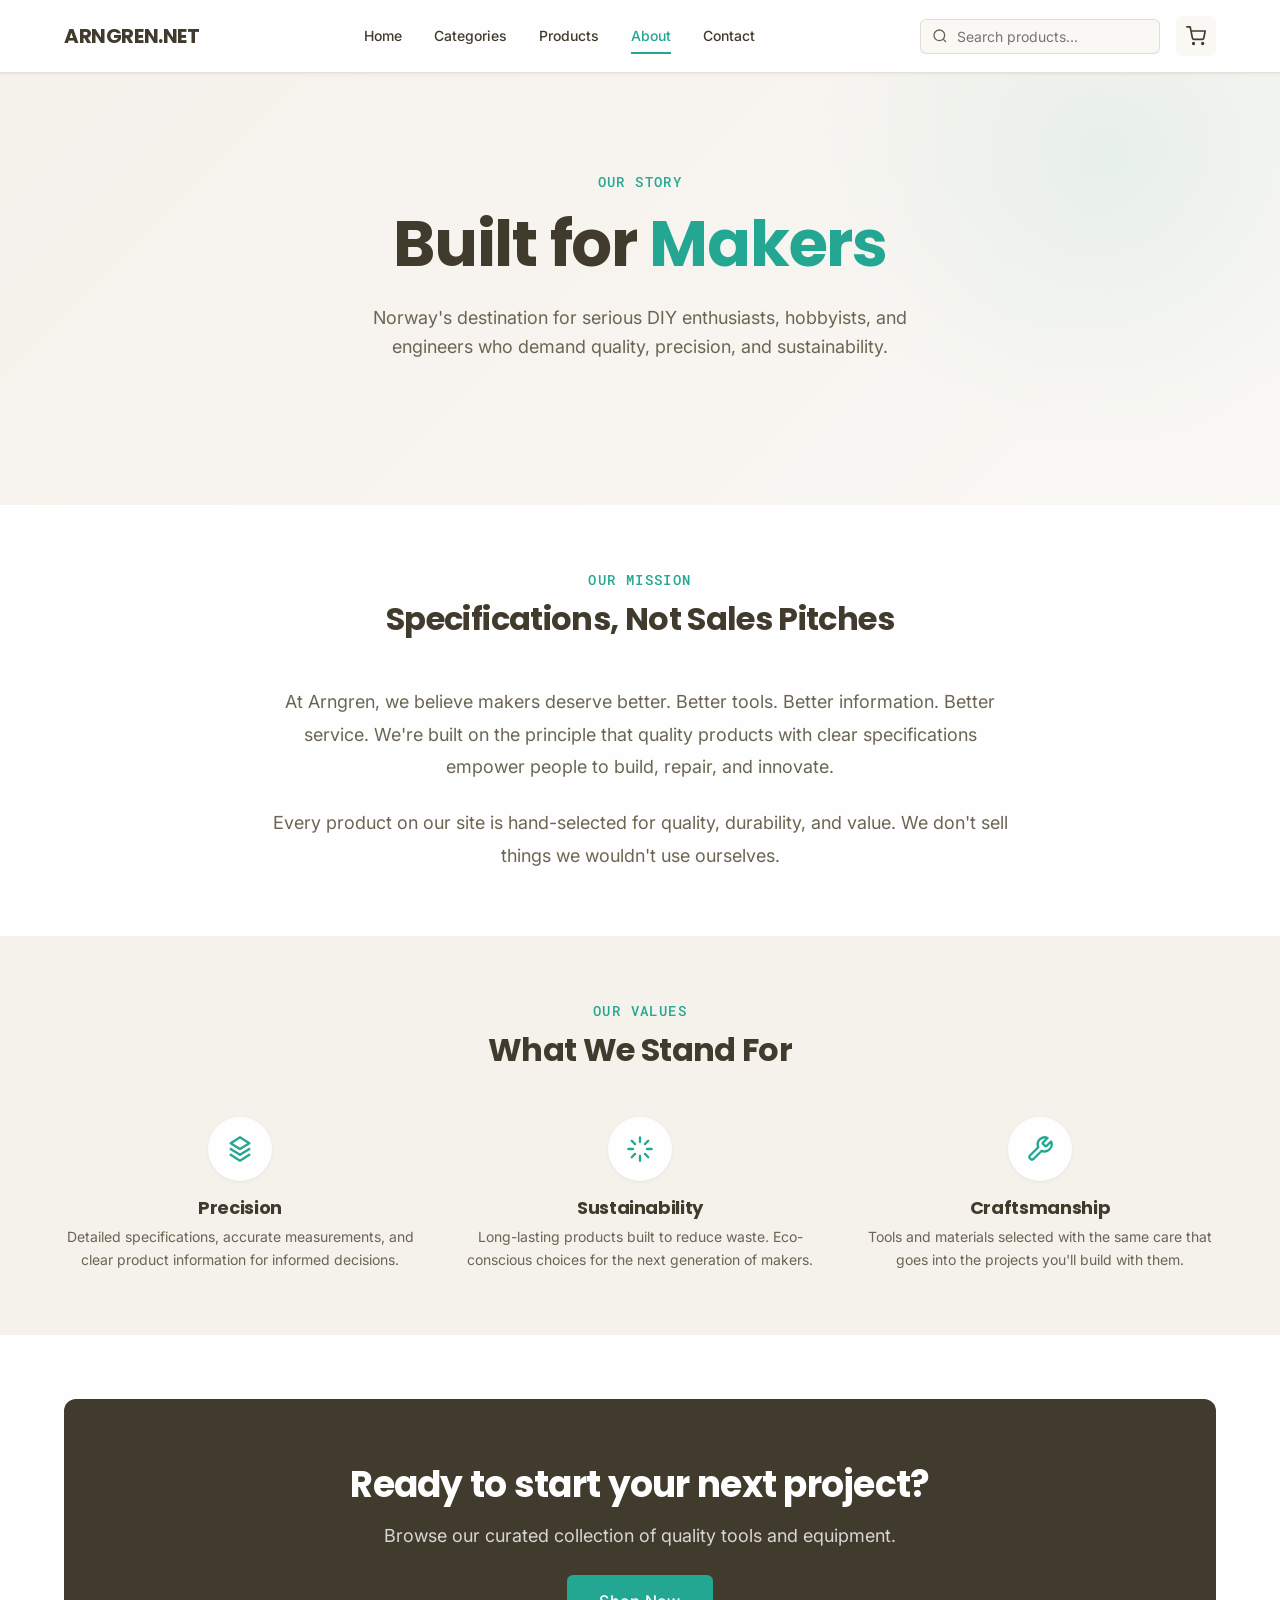
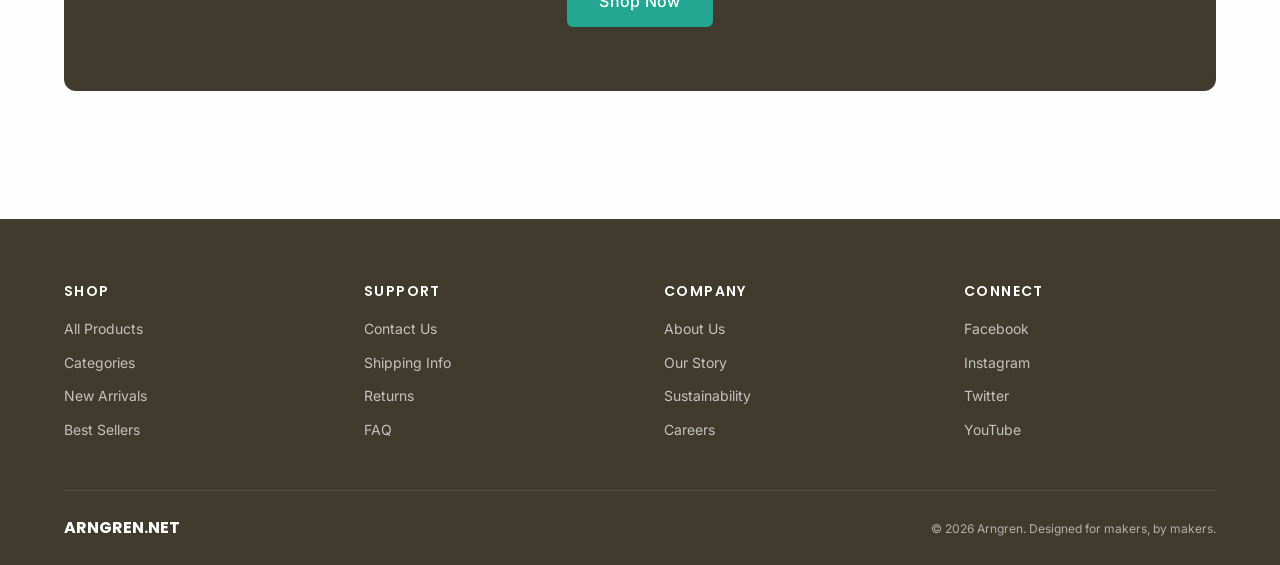
==== about.html @ 48e858f3 "Initial comit" ====
<!DOCTYPE html>
<html lang="en">
<head>
    <meta charset="UTF-8">
    <meta name="viewport" content="width=device-width, initial-scale=1.0">
    <meta name="description" content="About Arngren.net - Norway's premier destination for makers, hobbyists, and DIY innovators.">
    <title>About Us - Arngren.net</title>

    <link rel="preconnect" href="https://fonts.googleapis.com">
    <link rel="preconnect" href="https://fonts.gstatic.com" crossorigin>
    <link href="https://fonts.googleapis.com/css2?family=Inter:wght@400;500;600;700&family=Poppins:wght@500;600;700&family=Roboto+Mono:wght@400;500&display=swap" rel="stylesheet">

    <link rel="stylesheet" href="css/styles.css">
</head>
<body>
    <header class="header">
        <nav class="nav" aria-label="Main navigation">
            <a href="index.html" class="nav__logo">ARNGREN.NET</a>
            <button class="nav__menu-toggle" aria-label="Toggle menu" aria-expanded="false">
                <span></span><span></span><span></span>
            </button>
            <ul class="nav__links">
                <li><a href="index.html">Home</a></li>
                <li><a href="category.html">Categories</a></li>
                <li><a href="category.html">Products</a></li>
                <li><a href="about.html" class="active">About</a></li>
                <li><a href="index.html#contact">Contact</a></li>
            </ul>
            <div class="nav__actions">
                <div class="nav__search">
                    <input type="search" placeholder="Search products..." aria-label="Search products">
                </div>
                <a href="cart.html" class="nav__cart" aria-label="Shopping cart">
                    <svg class="nav__cart-icon" viewBox="0 0 24 24" fill="none" stroke="currentColor" stroke-width="2" stroke-linecap="round" stroke-linejoin="round">
                        <circle cx="9" cy="21" r="1"/>
                        <circle cx="20" cy="21" r="1"/>
                        <path d="M1 1h4l2.68 13.39a2 2 0 0 0 2 1.61h9.72a2 2 0 0 0 2-1.61L23 6H6"/>
                    </svg>
                    <span class="nav__cart-count" style="display: none;">0</span>
                </a>
            </div>
        </nav>
    </header>

    <main>
        <!-- Hero Section -->
        <section class="hero">
            <div class="container">
                <div class="hero__content">
                    <span class="hero__eyebrow">Our Story</span>
                    <h1 class="hero__title">
                        Built for <em>Makers</em>
                    </h1>
                    <p class="hero__subtitle">
                        Norway's destination for serious DIY enthusiasts, hobbyists, and engineers who demand quality, precision, and sustainability.
                    </p>
                </div>
            </div>
        </section>

        <!-- Mission Section -->
        <section class="section">
            <div class="container" style="max-width: 800px;">
                <div class="section__header">
                    <span class="section__eyebrow">Our Mission</span>
                    <h2 class="section__title">Specifications, Not Sales Pitches</h2>
                </div>
                <div style="font-size: var(--text-lg); line-height: 1.8; color: var(--color-charcoal-light); text-align: center;">
                    <p style="margin-bottom: var(--space-md);">
                        At Arngren, we believe makers deserve better. Better tools. Better information. Better service. We're built on the principle that quality products with clear specifications empower people to build, repair, and innovate.
                    </p>
                    <p>
                        Every product on our site is hand-selected for quality, durability, and value. We don't sell things we wouldn't use ourselves.
                    </p>
                </div>
            </div>
        </section>

        <!-- Stats / Values -->
        <section class="value-props">
            <div class="container">
                <div class="section__header">
                    <span class="section__eyebrow">Our Values</span>
                    <h2 class="section__title">What We Stand For</h2>
                </div>
                <div class="value-grid">
                    <div class="value-item">
                        <div class="value-icon">
                            <svg viewBox="0 0 24 24" fill="none" stroke="currentColor" stroke-width="2" stroke-linecap="round" stroke-linejoin="round">
                                <path d="M12 2L4 7l8 5 8-5-8-5z"/>
                                <path d="M4 17l8 5 8-5"/>
                                <path d="M4 12l8 5 8-5"/>
                            </svg>
                        </div>
                        <h3>Precision</h3>
                        <p>Detailed specifications, accurate measurements, and clear product information for informed decisions.</p>
                    </div>
                    <div class="value-item">
                        <div class="value-icon">
                            <svg viewBox="0 0 24 24" fill="none" stroke="currentColor" stroke-width="2" stroke-linecap="round" stroke-linejoin="round">
                                <path d="M12 2v4M12 18v4M4.93 4.93l2.83 2.83M16.24 16.24l2.83 2.83M2 12h4M18 12h4M4.93 19.07l2.83-2.83M16.24 7.76l2.83-2.83"/>
                            </svg>
                        </div>
                        <h3>Sustainability</h3>
                        <p>Long-lasting products built to reduce waste. Eco-conscious choices for the next generation of makers.</p>
                    </div>
                    <div class="value-item">
                        <div class="value-icon">
                            <svg viewBox="0 0 24 24" fill="none" stroke="currentColor" stroke-width="2" stroke-linecap="round" stroke-linejoin="round">
                                <path d="M14.7 6.3a1 1 0 0 0 0 1.4l1.6 1.6a1 1 0 0 0 1.4 0l3.77-3.77a6 6 0 0 1-7.94 7.94l-6.91 6.91a2.12 2.12 0 0 1-3-3l6.91-6.91a6 6 0 0 1 7.94-7.94l-3.76 3.76z"/>
                            </svg>
                        </div>
                        <h3>Craftsmanship</h3>
                        <p>Tools and materials selected with the same care that goes into the projects you'll build with them.</p>
                    </div>
                </div>
            </div>
        </section>

        <!-- CTA Section -->
        <section class="section">
            <div class="container">
                <div style="background: var(--color-charcoal); color: var(--color-white); padding: var(--space-2xl); border-radius: var(--radius-xl); text-align: center;">
                    <h2 style="color: var(--color-white); margin-bottom: var(--space-sm);">Ready to start your next project?</h2>
                    <p style="color: rgba(254, 254, 254, 0.8); margin-bottom: var(--space-md); font-size: var(--text-lg);">Browse our curated collection of quality tools and equipment.</p>
                    <a href="category.html" class="btn btn--primary btn--large">Shop Now</a>
                </div>
            </div>
        </section>
    </main>

    <footer class="footer">
        <div class="container">
            <div class="footer__grid">
                <div class="footer__column">
                    <h3>Shop</h3>
                    <ul>
                        <li><a href="category.html">All Products</a></li>
                        <li><a href="category.html">Categories</a></li>
                        <li><a href="#">New Arrivals</a></li>
                        <li><a href="#">Best Sellers</a></li>
                    </ul>
                </div>
                <div class="footer__column">
                    <h3>Support</h3>
                    <ul>
                        <li><a href="#">Contact Us</a></li>
                        <li><a href="#">Shipping Info</a></li>
                        <li><a href="#">Returns</a></li>
                        <li><a href="#">FAQ</a></li>
                    </ul>
                </div>
                <div class="footer__column">
                    <h3>Company</h3>
                    <ul>
                        <li><a href="about.html">About Us</a></li>
                        <li><a href="about.html">Our Story</a></li>
                        <li><a href="#">Sustainability</a></li>
                        <li><a href="#">Careers</a></li>
                    </ul>
                </div>
                <div class="footer__column">
                    <h3>Connect</h3>
                    <ul>
                        <li><a href="#">Facebook</a></li>
                        <li><a href="#">Instagram</a></li>
                        <li><a href="#">Twitter</a></li>
                        <li><a href="#">YouTube</a></li>
                    </ul>
                </div>
            </div>
            <div class="footer__bottom">
                <span class="footer__brand">ARNGREN.NET</span>
                <span>&copy; 2026 Arngren. Designed for makers, by makers.</span>
            </div>
        </div>
    </footer>

    <script src="js/main.js"></script>
</body>
</html>
---- css/styles.css ----
/* ==========================================================================
   ARNGREN.NET REDESIGN - DESIGN SYSTEM
   Author: Aboubakar Felix
   Brand: Sustainable, precise, Scandinavian-modern e-commerce
   Target User: Lars Andersen (38, Civil Engineer, Bergen, Norway)
   ========================================================================== */

/* --------------------------------------------------------------------------
   CSS VARIABLES (Design Tokens)
   -------------------------------------------------------------------------- */
:root {
    /* Brand Colors - From Pre-Production Documents */
    --color-teal: #23A792;          /* Sustainable Teal - CTAs, eco badges (3%) */
    --color-teal-dark: #1E8C7A;     /* Hover state */
    --color-teal-darker: #1A7666;   /* Active state */
    --color-tan: #AE9A81;           /* Craftsman Tan - accents (2%) */
    --color-tan-light: #F5F1EB;     /* Light tan for backgrounds */
    --color-blue: #3193DA;          /* Precision Blue - links (5%) */
    --color-blue-dark: #2A7FBC;     /* Blue hover */
    --color-charcoal: #413B2D;      /* Workshop Charcoal - text (15%) */
    --color-charcoal-light: #6B6553;/* Lighter charcoal for secondary text */
    --color-white: #FEFEFE;         /* Clean White - backgrounds (75%) */
    --color-off-white: #FAF8F5;     /* Subtle background variation */
    --color-border: rgba(174, 154, 129, 0.3); /* Tan-tinted borders */

    /* Typography Scale */
    --font-headline: 'Poppins', system-ui, sans-serif;
    --font-body: 'Inter', system-ui, sans-serif;
    --font-mono: 'Roboto Mono', monospace;

    /* Font Sizes - Following Standards Guide */
    --text-xs: 0.75rem;     /* 12px */
    --text-sm: 0.875rem;    /* 14px */
    --text-base: 1rem;      /* 16px */
    --text-lg: 1.125rem;    /* 18px */
    --text-xl: 1.25rem;     /* 20px */
    --text-2xl: 1.5rem;     /* 24px */
    --text-3xl: 2rem;       /* 32px */
    --text-4xl: 2.25rem;    /* 36px */
    --text-5xl: 3rem;       /* 48px */
    --text-6xl: 4rem;       /* 64px */

    /* 8-Point Grid Spacing System */
    --space-xs: 0.5rem;     /* 8px */
    --space-sm: 1rem;       /* 16px */
    --space-md: 1.5rem;     /* 24px */
    --space-lg: 2rem;       /* 32px */
    --space-xl: 3rem;       /* 48px */
    --space-2xl: 4rem;      /* 64px */
    --space-3xl: 6rem;      /* 96px */

    /* Layout */
    --container-max: 1200px;
    --container-padding: var(--space-md);
    --radius-sm: 4px;
    --radius-md: 6px;
    --radius-lg: 8px;
    --radius-xl: 12px;

    /* Shadows */
    --shadow-sm: 0 1px 3px rgba(65, 59, 45, 0.08);
    --shadow-md: 0 4px 12px rgba(65, 59, 45, 0.08);
    --shadow-lg: 0 8px 24px rgba(65, 59, 45, 0.12);

    /* Transitions */
    --transition-fast: 0.15s ease;
    --transition: 0.2s ease;
    --transition-slow: 0.3s ease;
}

/* --------------------------------------------------------------------------
   RESET & BASE STYLES
   -------------------------------------------------------------------------- */
*,
*::before,
*::after {
    margin: 0;
    padding: 0;
    box-sizing: border-box;
}

html {
    scroll-behavior: smooth;
    -webkit-text-size-adjust: 100%;
}

body {
    font-family: var(--font-body);
    font-size: var(--text-base);
    line-height: 1.6;
    color: var(--color-charcoal);
    background-color: var(--color-white);
    -webkit-font-smoothing: antialiased;
    -moz-osx-font-smoothing: grayscale;
}

img {
    max-width: 100%;
    height: auto;
    display: block;
}

a {
    color: var(--color-blue);
    text-decoration: none;
    transition: color var(--transition);
}

a:hover {
    color: var(--color-blue-dark);
}

button {
    font-family: inherit;
    cursor: pointer;
    border: none;
    background: none;
}

ul, ol {
    list-style: none;
}

/* --------------------------------------------------------------------------
   TYPOGRAPHY
   -------------------------------------------------------------------------- */
h1, h2, h3, h4, h5, h6 {
    font-family: var(--font-headline);
    font-weight: 700;
    line-height: 1.2;
    color: var(--color-charcoal);
    letter-spacing: -0.02em;
}

h1 { font-size: var(--text-5xl); }
h2 { font-size: var(--text-4xl); }
h3 { font-size: var(--text-2xl); }
h4 { font-size: var(--text-xl); }
h5 { font-size: var(--text-lg); }
h6 { font-size: var(--text-base); }

.specs {
    font-family: var(--font-mono);
    font-size: var(--text-sm);
    color: var(--color-charcoal-light);
    line-height: 2;
}

/* --------------------------------------------------------------------------
   LAYOUT - Container & Grid
   -------------------------------------------------------------------------- */
.container {
    max-width: var(--container-max);
    margin: 0 auto;
    padding: 0 var(--container-padding);
}

.section {
    padding: var(--space-2xl) 0;
}

/* --------------------------------------------------------------------------
   HEADER & NAVIGATION
   -------------------------------------------------------------------------- */
.header {
    background: var(--color-white);
    border-bottom: 1px solid var(--color-border);
    position: sticky;
    top: 0;
    z-index: 100;
    box-shadow: var(--shadow-sm);
}

.nav {
    display: flex;
    align-items: center;
    justify-content: space-between;
    padding: var(--space-sm) var(--container-padding);
    max-width: var(--container-max);
    margin: 0 auto;
    gap: var(--space-md);
}

.nav__logo {
    font-family: var(--font-headline);
    font-weight: 700;
    font-size: var(--text-xl);
    color: var(--color-charcoal);
    letter-spacing: -0.02em;
}

.nav__logo:hover {
    color: var(--color-teal);
}

.nav__links {
    display: flex;
    gap: var(--space-lg);
    align-items: center;
    flex: 1;
    justify-content: center;
}

.nav__links a {
    color: var(--color-charcoal);
    font-weight: 500;
    font-size: var(--text-sm);
    padding: var(--space-xs) 0;
    border-bottom: 2px solid transparent;
    transition: all var(--transition);
}

.nav__links a:hover,
.nav__links a.active {
    color: var(--color-teal);
    border-bottom-color: var(--color-teal);
}

.nav__actions {
    display: flex;
    align-items: center;
    gap: var(--space-sm);
}

.nav__search {
    position: relative;
    width: 240px;
}

.nav__search input {
    width: 100%;
    padding: var(--space-xs) var(--space-sm) var(--space-xs) 2.25rem;
    border: 1px solid var(--color-border);
    border-radius: var(--radius-md);
    font-family: var(--font-body);
    font-size: var(--text-sm);
    background: var(--color-off-white);
    transition: all var(--transition);
}

.nav__search input:focus {
    outline: none;
    border-color: var(--color-teal);
    background: var(--color-white);
    box-shadow: 0 0 0 3px rgba(35, 167, 146, 0.1);
}

.nav__search::before {
    content: "";
    position: absolute;
    left: 0.75rem;
    top: 50%;
    transform: translateY(-50%);
    width: 16px;
    height: 16px;
    background: url("data:image/svg+xml,%3Csvg xmlns='http://www.w3.org/2000/svg' viewBox='0 0 24 24' fill='none' stroke='%236B6553' stroke-width='2'%3E%3Ccircle cx='11' cy='11' r='8'/%3E%3Cpath d='m21 21-4.35-4.35'/%3E%3C/svg%3E") no-repeat center;
    pointer-events: none;
}

.nav__cart {
    position: relative;
    width: 40px;
    height: 40px;
    display: flex;
    align-items: center;
    justify-content: center;
    border-radius: var(--radius-md);
    background: var(--color-off-white);
    transition: background var(--transition);
}

.nav__cart:hover {
    background: var(--color-tan-light);
}

.nav__cart-icon {
    width: 20px;
    height: 20px;
    stroke: var(--color-charcoal);
}

.nav__cart-count {
    position: absolute;
    top: -4px;
    right: -4px;
    background: var(--color-teal);
    color: var(--color-white);
    font-size: var(--text-xs);
    font-weight: 600;
    width: 18px;
    height: 18px;
    border-radius: 50%;
    display: flex;
    align-items: center;
    justify-content: center;
    border: 2px solid var(--color-white);
}

.nav__menu-toggle {
    display: none;
    width: 40px;
    height: 40px;
    flex-direction: column;
    align-items: center;
    justify-content: center;
    gap: 4px;
    border-radius: var(--radius-md);
}

.nav__menu-toggle span {
    width: 22px;
    height: 2px;
    background: var(--color-charcoal);
    transition: all var(--transition);
    border-radius: 1px;
}

/* --------------------------------------------------------------------------
   BUTTONS
   -------------------------------------------------------------------------- */
.btn {
    display: inline-flex;
    align-items: center;
    justify-content: center;
    gap: var(--space-xs);
    padding: 0.75rem 1.5rem;
    font-family: var(--font-body);
    font-weight: 500;
    font-size: var(--text-sm);
    border-radius: var(--radius-md);
    transition: all var(--transition);
    cursor: pointer;
    text-align: center;
    min-height: 44px; /* Touch target */
    line-height: 1;
    letter-spacing: 0.02em;
}

.btn--primary {
    background: var(--color-teal);
    color: var(--color-white);
}

.btn--primary:hover {
    background: var(--color-teal-dark);
    color: var(--color-white);
    transform: translateY(-1px);
    box-shadow: var(--shadow-md);
}

.btn--primary:active {
    background: var(--color-teal-darker);
    transform: translateY(0);
}

.btn--secondary {
    background: var(--color-white);
    color: var(--color-blue);
    border: 1.5px solid var(--color-blue);
}

.btn--secondary:hover {
    background: var(--color-blue);
    color: var(--color-white);
}

.btn--outline {
    background: transparent;
    color: var(--color-charcoal);
    border: 1.5px solid var(--color-border);
}

.btn--outline:hover {
    border-color: var(--color-charcoal);
    background: var(--color-off-white);
}

.btn--large {
    padding: 1rem 2rem;
    font-size: var(--text-base);
    min-height: 52px;
}

.btn--full {
    width: 100%;
}

/* --------------------------------------------------------------------------
   HERO SECTION (Homepage)
   -------------------------------------------------------------------------- */
.hero {
    background: linear-gradient(135deg, var(--color-tan-light) 0%, var(--color-off-white) 100%);
    padding: var(--space-3xl) 0;
    position: relative;
    overflow: hidden;
}

.hero::before {
    content: "";
    position: absolute;
    top: -50%;
    right: -10%;
    width: 600px;
    height: 600px;
    background: radial-gradient(circle, rgba(35, 167, 146, 0.08) 0%, transparent 70%);
    pointer-events: none;
}

.hero__content {
    position: relative;
    max-width: 700px;
    text-align: center;
    margin: 0 auto;
}

.hero__eyebrow {
    display: inline-block;
    font-family: var(--font-mono);
    font-size: var(--text-sm);
    color: var(--color-teal);
    letter-spacing: 0.1em;
    text-transform: uppercase;
    margin-bottom: var(--space-sm);
    font-weight: 500;
}

.hero__title {
    font-size: clamp(2.5rem, 5vw, 4rem);
    line-height: 1.1;
    margin-bottom: var(--space-md);
    color: var(--color-charcoal);
}

.hero__title em {
    font-style: normal;
    color: var(--color-teal);
    position: relative;
}

.hero__subtitle {
    font-size: var(--text-lg);
    color: var(--color-charcoal-light);
    margin-bottom: var(--space-xl);
    max-width: 540px;
    margin-left: auto;
    margin-right: auto;
}

.hero__cta {
    display: inline-flex;
    gap: var(--space-sm);
    flex-wrap: wrap;
    justify-content: center;
}

/* --------------------------------------------------------------------------
   SECTION HEADERS
   -------------------------------------------------------------------------- */
.section__header {
    text-align: center;
    margin-bottom: var(--space-xl);
}

.section__eyebrow {
    font-family: var(--font-mono);
    font-size: var(--text-sm);
    color: var(--color-teal);
    text-transform: uppercase;
    letter-spacing: 0.1em;
    margin-bottom: var(--space-xs);
    font-weight: 500;
    display: block;
}

.section__title {
    font-size: var(--text-3xl);
    color: var(--color-charcoal);
}

.section__subtitle {
    color: var(--color-charcoal-light);
    margin-top: var(--space-xs);
    font-size: var(--text-base);
}

/* --------------------------------------------------------------------------
   CATEGORY GRID (Homepage)
   -------------------------------------------------------------------------- */
.category-grid {
    display: grid;
    grid-template-columns: repeat(4, 1fr);
    gap: var(--space-md);
}

.category-card {
    background: var(--color-white);
    border: 1px solid var(--color-border);
    border-radius: var(--radius-lg);
    padding: var(--space-md);
    text-align: center;
    transition: all var(--transition);
    cursor: pointer;
    color: var(--color-charcoal);
    display: block;
}

.category-card:hover {
    transform: translateY(-4px);
    border-color: var(--color-teal);
    box-shadow: var(--shadow-lg);
    color: var(--color-charcoal);
}

.category-card__image {
    aspect-ratio: 4/3;
    border-radius: var(--radius-md);
    background: var(--color-tan-light);
    margin-bottom: var(--space-sm);
    display: flex;
    align-items: center;
    justify-content: center;
    overflow: hidden;
    position: relative;
}

.category-card__image img {
    width: 100%;
    height: 100%;
    object-fit: cover;
    transition: transform var(--transition-slow);
}

.category-card:hover .category-card__image img {
    transform: scale(1.05);
}

.category-card__icon {
    width: 48px;
    height: 48px;
    color: var(--color-teal);
}

.category-card__name {
    font-family: var(--font-headline);
    font-size: var(--text-base);
    font-weight: 600;
    margin-bottom: 4px;
    color: var(--color-charcoal);
}

.category-card__count {
    font-family: var(--font-mono);
    font-size: var(--text-xs);
    color: var(--color-blue);
}

/* --------------------------------------------------------------------------
   VALUE PROPOSITIONS
   -------------------------------------------------------------------------- */
.value-props {
    background: var(--color-tan-light);
    padding: var(--space-2xl) 0;
}

.value-grid {
    display: grid;
    grid-template-columns: repeat(3, 1fr);
    gap: var(--space-xl);
}

.value-item {
    text-align: center;
}

.value-icon {
    width: 64px;
    height: 64px;
    margin: 0 auto var(--space-sm);
    background: var(--color-white);
    border-radius: 50%;
    display: flex;
    align-items: center;
    justify-content: center;
    color: var(--color-teal);
    box-shadow: var(--shadow-sm);
}

.value-icon svg {
    width: 28px;
    height: 28px;
}

.value-item h3 {
    font-size: var(--text-lg);
    margin-bottom: var(--space-xs);
}

.value-item p {
    color: var(--color-charcoal-light);
    font-size: var(--text-sm);
}

/* --------------------------------------------------------------------------
   PRODUCT CATEGORY PAGE - LAYOUT
   -------------------------------------------------------------------------- */
.breadcrumb {
    padding: var(--space-md) 0;
    font-size: var(--text-sm);
    color: var(--color-charcoal-light);
    border-bottom: 1px solid var(--color-border);
}

.breadcrumb a {
    color: var(--color-charcoal-light);
}

.breadcrumb a:hover {
    color: var(--color-teal);
}

.breadcrumb__separator {
    margin: 0 var(--space-xs);
    color: var(--color-tan);
}

.breadcrumb__current {
    color: var(--color-charcoal);
    font-weight: 500;
}

.page-header {
    padding: var(--space-xl) 0;
    border-bottom: 1px solid var(--color-border);
}

.page-header h1 {
    font-size: var(--text-4xl);
    margin-bottom: var(--space-xs);
}

.page-header p {
    color: var(--color-charcoal-light);
    font-size: var(--text-lg);
    max-width: 720px;
}

.product-layout {
    display: grid;
    grid-template-columns: 280px 1fr;
    gap: var(--space-xl);
    padding: var(--space-xl) 0;
}

/* Filter Sidebar */
.filters {
    position: sticky;
    top: 80px;
    align-self: start;
}

.filters__title {
    font-family: var(--font-headline);
    font-size: var(--text-lg);
    font-weight: 600;
    margin-bottom: var(--space-md);
    color: var(--color-charcoal);
    padding-bottom: var(--space-xs);
    border-bottom: 2px solid var(--color-teal);
}

.filter-group {
    margin-bottom: var(--space-lg);
}

.filter-group__label {
    font-size: var(--text-sm);
    font-weight: 600;
    text-transform: uppercase;
    letter-spacing: 0.05em;
    color: var(--color-charcoal);
    margin-bottom: var(--space-xs);
    display: block;
}

.filter-option {
    display: flex;
    align-items: center;
    gap: var(--space-xs);
    padding: 0.4rem 0;
    cursor: pointer;
    font-size: var(--text-sm);
    color: var(--color-charcoal);
    transition: color var(--transition-fast);
}

.filter-option:hover {
    color: var(--color-teal);
}

.filter-option input[type="checkbox"] {
    width: 18px;
    height: 18px;
    accent-color: var(--color-teal);
    cursor: pointer;
}

/* Product Grid */
.product-area__header {
    display: flex;
    justify-content: space-between;
    align-items: center;
    margin-bottom: var(--space-md);
    padding-bottom: var(--space-sm);
    border-bottom: 1px solid var(--color-border);
}

.product-area__count {
    font-size: var(--text-sm);
    color: var(--color-charcoal-light);
}

.product-area__count strong {
    color: var(--color-charcoal);
}

.sort-select {
    padding: 0.5rem 0.75rem;
    border: 1px solid var(--color-border);
    border-radius: var(--radius-md);
    background: var(--color-white);
    font-family: var(--font-body);
    font-size: var(--text-sm);
    color: var(--color-charcoal);
    cursor: pointer;
}

.product-grid {
    display: grid;
    grid-template-columns: repeat(3, 1fr);
    gap: var(--space-md);
}

.product-card {
    background: var(--color-white);
    border: 1px solid var(--color-border);
    border-radius: var(--radius-lg);
    overflow: hidden;
    transition: all var(--transition);
    display: flex;
    flex-direction: column;
}

.product-card:hover {
    border-color: var(--color-teal);
    box-shadow: var(--shadow-lg);
    transform: translateY(-2px);
}

.product-card__image {
    aspect-ratio: 4/3;
    background: var(--color-tan-light);
    overflow: hidden;
    position: relative;
}

.product-card__image img {
    width: 100%;
    height: 100%;
    object-fit: cover;
    transition: transform var(--transition-slow);
}

.product-card:hover .product-card__image img {
    transform: scale(1.05);
}

.eco-badge {
    position: absolute;
    top: var(--space-xs);
    right: var(--space-xs);
    background: var(--color-teal);
    color: var(--color-white);
    font-size: var(--text-xs);
    font-weight: 600;
    padding: 4px 10px;
    border-radius: var(--radius-sm);
    letter-spacing: 0.05em;
    text-transform: uppercase;
}

.product-card__body {
    padding: var(--space-sm);
    flex: 1;
    display: flex;
    flex-direction: column;
}

.product-card__name {
    font-family: var(--font-headline);
    font-size: var(--text-base);
    font-weight: 600;
    margin-bottom: 4px;
    color: var(--color-charcoal);
}

.product-card__specs {
    font-family: var(--font-mono);
    font-size: var(--text-xs);
    color: var(--color-charcoal-light);
    margin-bottom: var(--space-xs);
}

.product-card__price {
    font-family: var(--font-headline);
    font-size: var(--text-lg);
    font-weight: 700;
    color: var(--color-charcoal);
    margin-bottom: var(--space-sm);
    margin-top: auto;
}

.product-card__btn {
    margin-top: auto;
}

/* Pagination */
.pagination {
    display: flex;
    justify-content: center;
    gap: var(--space-xs);
    margin-top: var(--space-xl);
}

.pagination button {
    width: 40px;
    height: 40px;
    border: 1px solid var(--color-border);
    border-radius: var(--radius-md);
    background: var(--color-white);
    color: var(--color-charcoal);
    font-family: var(--font-body);
    font-weight: 500;
    transition: all var(--transition);
}

.pagination button:hover {
    border-color: var(--color-teal);
    color: var(--color-teal);
}

.pagination button.active {
    background: var(--color-charcoal);
    color: var(--color-white);
    border-color: var(--color-charcoal);
}

/* --------------------------------------------------------------------------
   PRODUCT DETAIL PAGE
   -------------------------------------------------------------------------- */
.product-detail {
    display: grid;
    grid-template-columns: 1fr 1fr;
    gap: var(--space-xl);
    padding: var(--space-xl) 0;
}

.product-gallery__main {
    aspect-ratio: 1;
    background: var(--color-tan-light);
    border-radius: var(--radius-lg);
    overflow: hidden;
    margin-bottom: var(--space-sm);
}

.product-gallery__main img {
    width: 100%;
    height: 100%;
    object-fit: cover;
}

.product-gallery__thumbs {
    display: grid;
    grid-template-columns: repeat(5, 1fr);
    gap: var(--space-xs);
}

.product-gallery__thumb {
    aspect-ratio: 1;
    background: var(--color-tan-light);
    border-radius: var(--radius-md);
    cursor: pointer;
    overflow: hidden;
    border: 2px solid transparent;
    transition: border-color var(--transition);
}

.product-gallery__thumb.active,
.product-gallery__thumb:hover {
    border-color: var(--color-teal);
}

.product-gallery__thumb img {
    width: 100%;
    height: 100%;
    object-fit: cover;
}

.product-info__title {
    font-size: var(--text-3xl);
    margin-bottom: var(--space-xs);
}

.product-info__rating {
    display: flex;
    align-items: center;
    gap: var(--space-xs);
    margin-bottom: var(--space-md);
    font-size: var(--text-sm);
    color: var(--color-charcoal-light);
}

.stars {
    color: var(--color-teal);
    letter-spacing: 2px;
    font-size: var(--text-base);
}

.product-info__price {
    font-family: var(--font-headline);
    font-size: var(--text-4xl);
    font-weight: 700;
    color: var(--color-charcoal);
    margin-bottom: var(--space-md);
}

.spec-table {
    background: var(--color-tan-light);
    padding: var(--space-md);
    border-radius: var(--radius-lg);
    margin-bottom: var(--space-md);
}

.spec-table h3 {
    font-size: var(--text-base);
    margin-bottom: var(--space-xs);
    color: var(--color-charcoal);
}

.spec-row {
    display: flex;
    justify-content: space-between;
    padding: 0.5rem 0;
    font-family: var(--font-mono);
    font-size: var(--text-sm);
    border-bottom: 1px solid var(--color-border);
}

.spec-row:last-child {
    border-bottom: none;
}

.spec-row__label {
    color: var(--color-charcoal-light);
}

.spec-row__value {
    color: var(--color-charcoal);
    font-weight: 500;
}

.product-actions {
    display: flex;
    flex-direction: column;
    gap: var(--space-sm);
    margin-bottom: var(--space-md);
}

.quantity-control {
    display: flex;
    align-items: center;
    gap: var(--space-xs);
    margin-bottom: var(--space-xs);
}

.quantity-control label {
    font-size: var(--text-sm);
    font-weight: 500;
    color: var(--color-charcoal);
    margin-right: var(--space-xs);
}

.quantity-btn {
    width: 36px;
    height: 36px;
    border: 1px solid var(--color-border);
    border-radius: var(--radius-md);
    background: var(--color-white);
    font-size: var(--text-lg);
    color: var(--color-charcoal);
    transition: all var(--transition);
}

.quantity-btn:hover {
    border-color: var(--color-teal);
    color: var(--color-teal);
}

.quantity-input {
    width: 60px;
    height: 36px;
    text-align: center;
    border: 1px solid var(--color-border);
    border-radius: var(--radius-md);
    font-family: var(--font-mono);
    font-size: var(--text-base);
    color: var(--color-charcoal);
}

/* --------------------------------------------------------------------------
   SHOPPING CART PAGE
   -------------------------------------------------------------------------- */
.cart-layout {
    display: grid;
    grid-template-columns: 1fr 360px;
    gap: var(--space-xl);
    padding: var(--space-xl) 0;
}

.cart-items {
    background: var(--color-white);
    border: 1px solid var(--color-border);
    border-radius: var(--radius-lg);
    padding: var(--space-md);
}

.cart-table-header {
    display: grid;
    grid-template-columns: 2fr 1fr 1fr 1fr;
    padding: var(--space-xs) 0;
    border-bottom: 2px solid var(--color-border);
    font-family: var(--font-mono);
    font-size: var(--text-xs);
    text-transform: uppercase;
    letter-spacing: 0.1em;
    color: var(--color-charcoal-light);
}

.cart-item {
    display: grid;
    grid-template-columns: 2fr 1fr 1fr 1fr;
    align-items: center;
    padding: var(--space-md) 0;
    border-bottom: 1px solid var(--color-border);
}

.cart-item:last-child {
    border-bottom: none;
}

.cart-item__product {
    display: flex;
    gap: var(--space-sm);
    align-items: center;
}

.cart-item__image {
    width: 80px;
    height: 80px;
    background: var(--color-tan-light);
    border-radius: var(--radius-md);
    overflow: hidden;
    flex-shrink: 0;
}

.cart-item__image img {
    width: 100%;
    height: 100%;
    object-fit: cover;
}

.cart-item__details h3 {
    font-size: var(--text-base);
    margin-bottom: 2px;
}

.cart-item__details .specs {
    font-size: var(--text-xs);
    margin-bottom: var(--space-xs);
}

.cart-item__remove {
    color: var(--color-blue);
    font-size: var(--text-xs);
    text-decoration: underline;
    cursor: pointer;
    padding: 0;
}

.cart-item__price,
.cart-item__total {
    font-family: var(--font-headline);
    font-weight: 600;
    color: var(--color-charcoal);
}

.order-summary {
    background: var(--color-tan-light);
    border-radius: var(--radius-lg);
    padding: var(--space-md);
    align-self: start;
    position: sticky;
    top: 80px;
}

.order-summary h2 {
    font-size: var(--text-xl);
    margin-bottom: var(--space-sm);
}

.summary-row {
    display: flex;
    justify-content: space-between;
    padding: var(--space-xs) 0;
    color: var(--color-charcoal-light);
    font-size: var(--text-sm);
}

.summary-row--total {
    border-top: 2px solid var(--color-charcoal);
    margin-top: var(--space-xs);
    padding-top: var(--space-sm);
    color: var(--color-charcoal);
    font-family: var(--font-headline);
    font-size: var(--text-lg);
    font-weight: 700;
}

.summary-row--free {
    color: var(--color-teal);
    font-weight: 600;
}

.order-summary .btn {
    margin-top: var(--space-md);
}

.cart-empty {
    text-align: center;
    padding: var(--space-3xl) var(--space-md);
    background: var(--color-tan-light);
    border-radius: var(--radius-lg);
}

.cart-empty h2 {
    margin-bottom: var(--space-sm);
}

.cart-empty p {
    color: var(--color-charcoal-light);
    margin-bottom: var(--space-md);
}

/* --------------------------------------------------------------------------
   FOOTER
   -------------------------------------------------------------------------- */
.footer {
    background: var(--color-charcoal);
    color: var(--color-white);
    padding: var(--space-2xl) 0 var(--space-md);
    margin-top: var(--space-2xl);
}

.footer__grid {
    display: grid;
    grid-template-columns: repeat(4, 1fr);
    gap: var(--space-xl);
    margin-bottom: var(--space-xl);
}

.footer__column h3 {
    font-family: var(--font-headline);
    font-size: var(--text-sm);
    font-weight: 600;
    text-transform: uppercase;
    letter-spacing: 0.1em;
    color: var(--color-white);
    margin-bottom: var(--space-sm);
}

.footer__column ul {
    display: flex;
    flex-direction: column;
    gap: var(--space-xs);
}

.footer__column a {
    color: rgba(254, 254, 254, 0.7);
    font-size: var(--text-sm);
    transition: color var(--transition);
}

.footer__column a:hover {
    color: var(--color-teal);
}

.footer__bottom {
    border-top: 1px solid rgba(254, 254, 254, 0.1);
    padding-top: var(--space-md);
    display: flex;
    justify-content: space-between;
    align-items: center;
    flex-wrap: wrap;
    gap: var(--space-sm);
    font-size: var(--text-xs);
    color: rgba(254, 254, 254, 0.6);
}

.footer__brand {
    font-family: var(--font-headline);
    font-weight: 700;
    color: var(--color-white);
    font-size: var(--text-base);
}

/* --------------------------------------------------------------------------
   TOAST NOTIFICATION (for cart actions)
   -------------------------------------------------------------------------- */
.toast {
    position: fixed;
    bottom: var(--space-md);
    right: var(--space-md);
    background: var(--color-charcoal);
    color: var(--color-white);
    padding: var(--space-sm) var(--space-md);
    border-radius: var(--radius-md);
    box-shadow: var(--shadow-lg);
    transform: translateY(100px);
    opacity: 0;
    transition: all var(--transition-slow);
    z-index: 1000;
    display: flex;
    align-items: center;
    gap: var(--space-xs);
    font-size: var(--text-sm);
    max-width: 320px;
}

.toast.show {
    transform: translateY(0);
    opacity: 1;
}

.toast::before {
    content: "✓";
    background: var(--color-teal);
    color: var(--color-white);
    width: 20px;
    height: 20px;
    border-radius: 50%;
    display: flex;
    align-items: center;
    justify-content: center;
    font-weight: 700;
    flex-shrink: 0;
}

/* --------------------------------------------------------------------------
   RESPONSIVE - TABLET (768px and below)
   -------------------------------------------------------------------------- */
@media (max-width: 1024px) {
    :root {
        --container-padding: var(--space-md);
    }

    .nav__links {
        gap: var(--space-md);
    }

    .nav__search {
        width: 180px;
    }

    .category-grid {
        grid-template-columns: repeat(3, 1fr);
    }

    .product-grid {
        grid-template-columns: repeat(2, 1fr);
    }

    .product-layout {
        grid-template-columns: 240px 1fr;
        gap: var(--space-lg);
    }

    .cart-layout {
        grid-template-columns: 1fr;
    }

    .product-detail {
        gap: var(--space-lg);
    }

    .footer__grid {
        grid-template-columns: repeat(2, 1fr);
        gap: var(--space-lg);
    }
}

/* --------------------------------------------------------------------------
   RESPONSIVE - MOBILE (768px and below)
   -------------------------------------------------------------------------- */
@media (max-width: 768px) {
    :root {
        --container-padding: var(--space-sm);
    }

    h1 { font-size: var(--text-3xl); }
    h2 { font-size: var(--text-2xl); }

    .section {
        padding: var(--space-xl) 0;
    }

    /* Mobile Navigation */
    .nav__links {
        position: fixed;
        top: 64px;
        left: 0;
        right: 0;
        background: var(--color-white);
        flex-direction: column;
        padding: var(--space-md);
        gap: var(--space-sm);
        border-bottom: 1px solid var(--color-border);
        transform: translateX(-100%);
        transition: transform var(--transition);
        box-shadow: var(--shadow-md);
        z-index: 99;
    }

    .nav__links.open {
        transform: translateX(0);
    }

    .nav__links a {
        padding: var(--space-xs) 0;
        width: 100%;
    }

    .nav__search {
        display: none;
    }

    .nav__menu-toggle {
        display: flex;
    }

    .nav__menu-toggle.open span:nth-child(1) {
        transform: rotate(45deg) translate(5px, 5px);
    }

    .nav__menu-toggle.open span:nth-child(2) {
        opacity: 0;
    }

    .nav__menu-toggle.open span:nth-child(3) {
        transform: rotate(-45deg) translate(7px, -7px);
    }

    /* Mobile Hero */
    .hero {
        padding: var(--space-2xl) 0;
    }

    .hero__title {
        font-size: var(--text-3xl);
    }

    .hero__subtitle {
        font-size: var(--text-base);
    }

    .hero__cta {
        flex-direction: column;
        width: 100%;
    }

    .hero__cta .btn {
        width: 100%;
    }

    /* Mobile Categories */
    .category-grid {
        grid-template-columns: 1fr;
        gap: var(--space-sm);
    }

    .category-card {
        display: grid;
        grid-template-columns: 100px 1fr;
        gap: var(--space-sm);
        text-align: left;
        padding: var(--space-sm);
    }

    .category-card__image {
        margin-bottom: 0;
        aspect-ratio: 1;
    }

    /* Mobile Value Props */
    .value-grid {
        grid-template-columns: 1fr;
        gap: var(--space-md);
    }

    .value-item {
        display: grid;
        grid-template-columns: 56px 1fr;
        grid-template-rows: auto auto;
        gap: 0 var(--space-md);
        text-align: left;
        align-items: start;
        padding: 0 var(--space-sm);
    }

    .value-icon {
        margin: 0;
        width: 56px;
        height: 56px;
        grid-row: 1 / span 2;
        align-self: center;
    }

    .value-icon svg {
        width: 24px;
        height: 24px;
    }

    .value-item h3 {
        margin-bottom: 4px;
        font-size: var(--text-base);
        align-self: end;
    }

    .value-item p {
        font-size: var(--text-sm);
        line-height: 1.5;
        align-self: start;
    }

    /* Mobile Product Layout */
    .product-layout {
        grid-template-columns: 1fr;
    }

    .filters {
        position: static;
    }

    .product-grid {
        grid-template-columns: 1fr;
    }

    .product-detail {
        grid-template-columns: 1fr;
    }

    /* Mobile Cart */
    .cart-table-header {
        display: none;
    }

    .cart-item {
        grid-template-columns: 1fr;
        gap: var(--space-xs);
        padding: var(--space-md) 0;
    }

    .cart-item__price,
    .cart-item__total {
        font-size: var(--text-sm);
    }

    .cart-item__price::before {
        content: "Price: ";
        font-family: var(--font-body);
        font-weight: 400;
        color: var(--color-charcoal-light);
    }

    .cart-item__total::before {
        content: "Total: ";
        font-family: var(--font-body);
        font-weight: 400;
        color: var(--color-charcoal-light);
    }

    /* Mobile Footer */
    .footer__grid {
        grid-template-columns: 1fr;
        gap: var(--space-md);
    }

    .footer__bottom {
        flex-direction: column;
        text-align: center;
    }
}

/* --------------------------------------------------------------------------
   ACCESSIBILITY & ANIMATIONS
   -------------------------------------------------------------------------- */
@media (prefers-reduced-motion: reduce) {
    *,
    *::before,
    *::after {
        animation-duration: 0.01ms !important;
        animation-iteration-count: 1 !important;
        transition-duration: 0.01ms !important;
        scroll-behavior: auto !important;
    }
}

:focus-visible {
    outline: 2px solid var(--color-teal);
    outline-offset: 2px;
    border-radius: var(--radius-sm);
}

@keyframes fadeInUp {
    from {
        opacity: 0;
        transform: translateY(20px);
    }
    to {
        opacity: 1;
        transform: translateY(0);
    }
}

.animate-in {
    animation: fadeInUp 0.6s ease forwards;
}
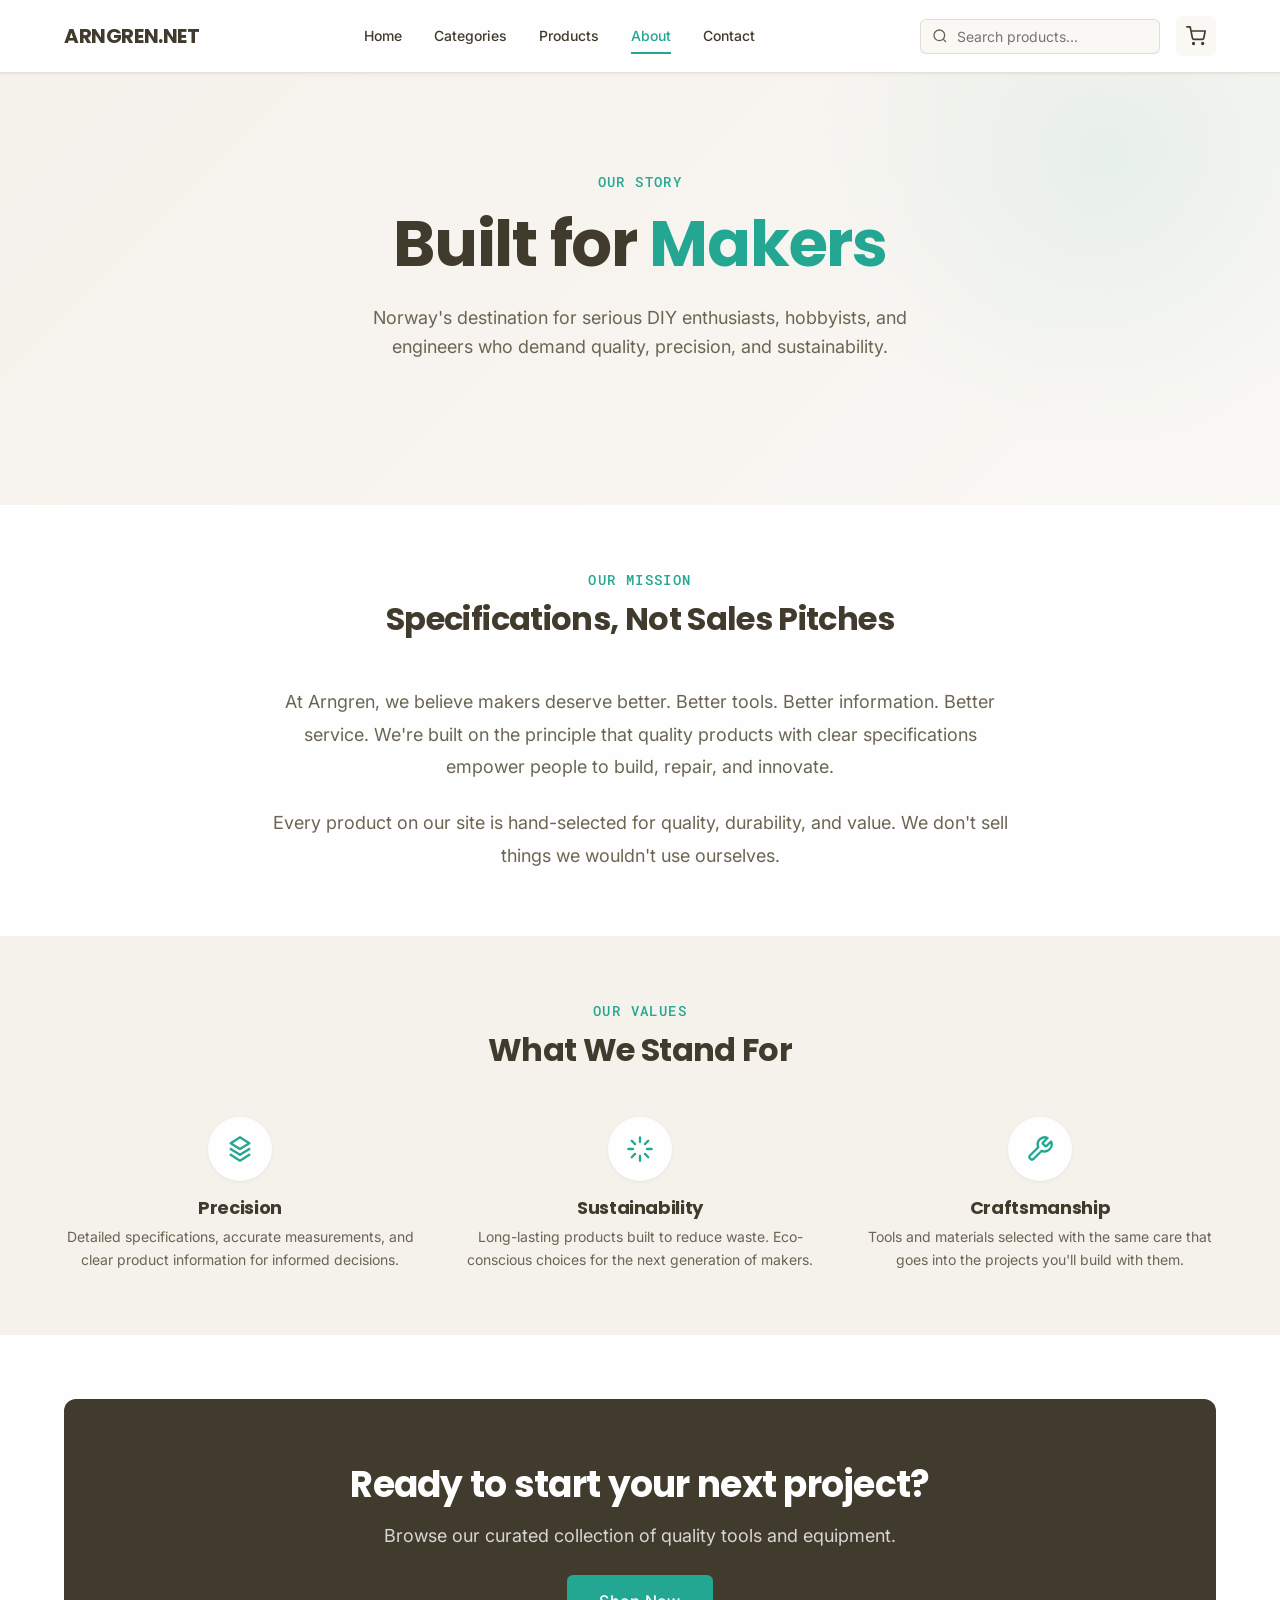
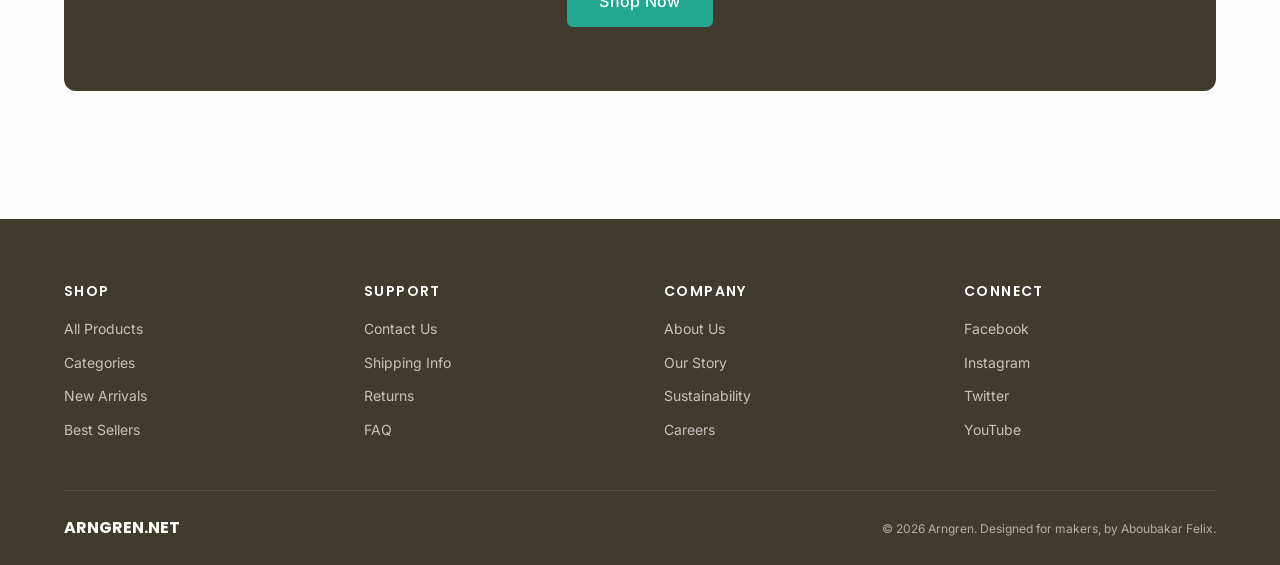
==== commit 66ed3c73: "Update about.html" ====
--- a/about.html
+++ b/about.html
@@ -162,16 +162,16 @@
                 <div class="footer__column">
                     <h3>Connect</h3>
                     <ul>
-                        <li><a href="#">Facebook</a></li>
-                        <li><a href="#">Instagram</a></li>
-                        <li><a href="#">Twitter</a></li>
-                        <li><a href="#">YouTube</a></li>
+                        <li><a href="https://www.facebook.com/profile.php?id=100029105213355">Facebook</a></li>
+                        <li><a href="https://www.instagram.com/reel/DKEDUQAsuPB/?utm_source=ig_web_copy_link&igsh=NTc4MTIwNjQ2YQ==">Instagram</a></li>
+                        <li><a href="https://x.com/trygve_lie/status/34937855105175552?s=20">Twitter</a></li>
+                        <li><a href="https://www.youtube.com/watch?v=u4UHjx_YU44">YouTube</a></li>
                     </ul>
                 </div>
             </div>
             <div class="footer__bottom">
                 <span class="footer__brand">ARNGREN.NET</span>
-                <span>&copy; 2026 Arngren. Designed for makers, by makers.</span>
+                <span>&copy; 2026 Arngren. Designed for makers, by Aboubakar Felix. </span>
             </div>
         </div>
     </footer>
